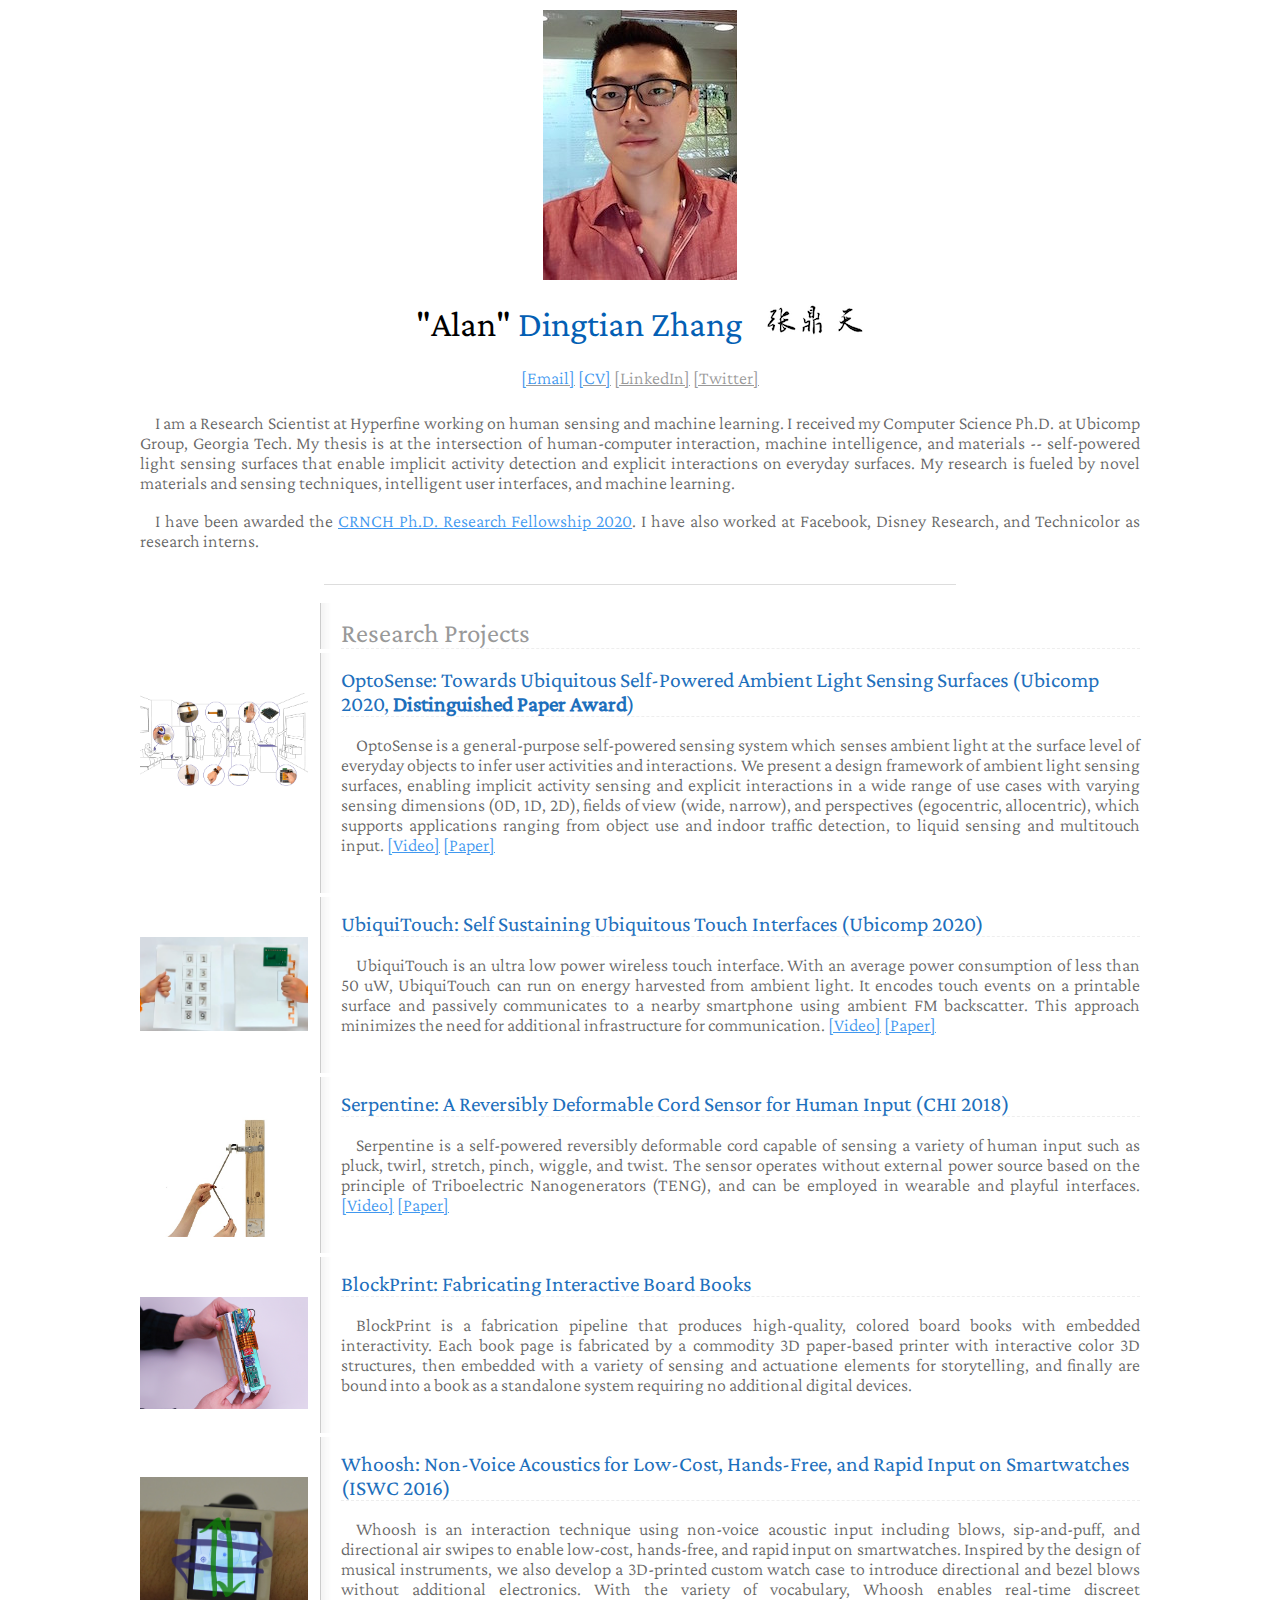
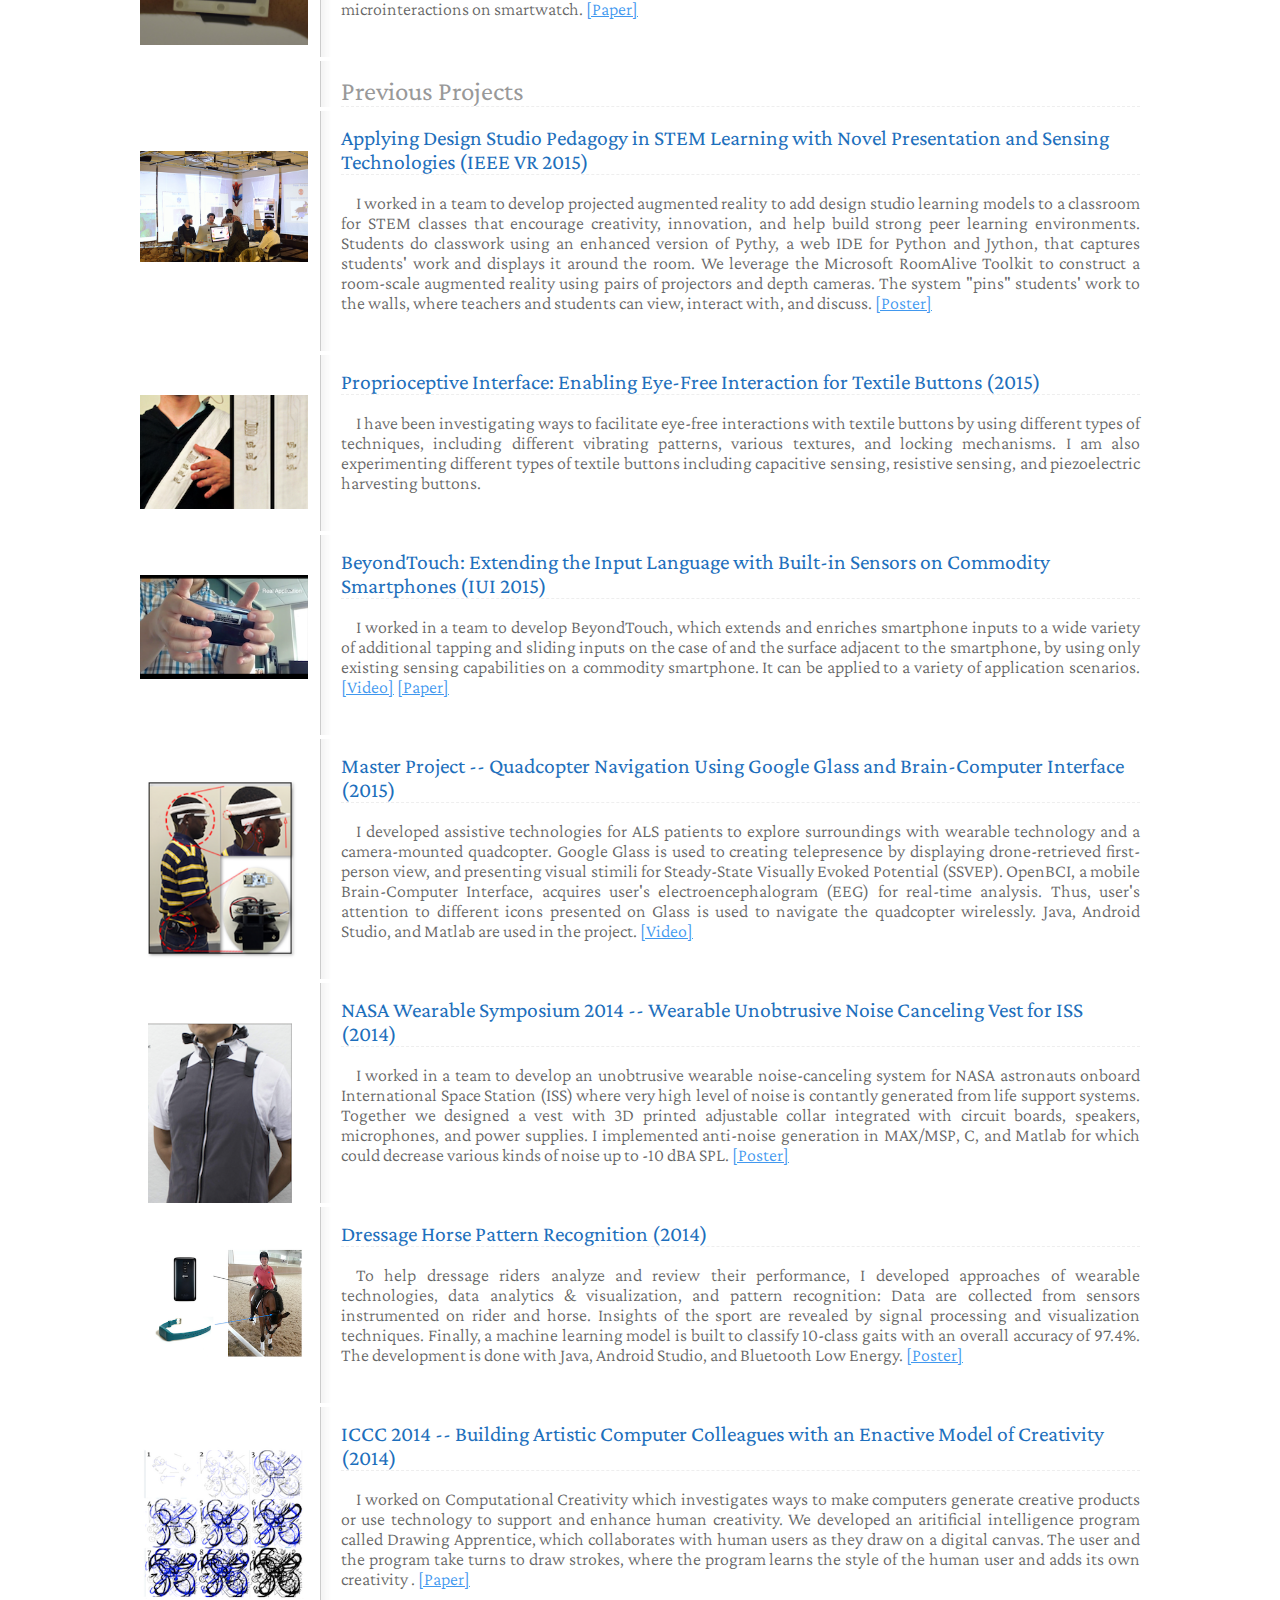
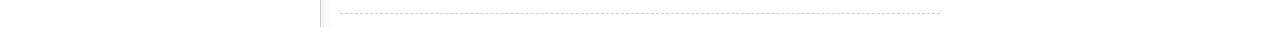
==== index.html @ 6033296d "First commit" ====
<!DOCTYPE html PUBLIC "-//W3C//DTD XHTML 1.0 Transitional//EN" "http://www.w3.org/TR/xhtml1/DTD/xhtml1-transitional.dtd">
<html xmlns="http://www.w3.org/1999/xhtml">
<head>
<meta http-equiv="Content-Type" content="text/html; charset=UTF-8" />
<title>Alan Dingtian Zhang</title>
<link href="main.css" rel="stylesheet" type="text/css" />
<script type="text/javascript" src="tooltip.js"></script>
</head>

<body>
		<div id="title">
				<a><img src="images/photo.jpg" alt="" border="0" title="" /></a><br />
				<h1>"Alan" <font color="#045FB4"> Dingtian Zhang</font> &nbsp; <img src="images/handwriting.png" /> </h1>
                <!-- <p> -->
					<!-- dingtianzhang@gatech.edu -->
				<!-- </p> -->
                <!-- <a href="http://www.linkedin.com/in/alandzhang">LinkedIn</a> -->
                <a href="mailto:dingtianzhang@gatech"><font color="#4198EF">[Email]</font></a>
                <a href="resources/Dingtian_Zhang_CV.pdf"><font color="#4198EF">[CV]</font></a>
                <a href="https://www.linkedin.com/in/alandzhang/">[LinkedIn]</a>
                <a href="https://twitter.com/AlanDZhang">[Twitter]</a>
		</div>
		<!-- <hr size="1" width="50%" color="#DDDDDD"> -->
		<!-- <div id="menu"> -->
				<!-- <a href="index.html"><font color="#000000">About</a> -->
				<!-- <a href="research.html">Research</a> -->
				<!-- <a href="fun.html">Interests</a> -->
		<!-- </div> -->
		<!-- <hr size="1" width="50%" color="#DDDDDD"> -->
		<!-- <br /> -->
		<div id="container">
				<!-- <div id="content"> -->
                <p>
				I am a Research Scientist at Hyperfine working on human sensing and machine learning. I received my Computer Science Ph.D. at Ubicomp Group, Georgia Tech. My thesis is at the intersection of human-computer interaction, machine intelligence, and materials -- self-powered light sensing surfaces that enable implicit activity detection and explicit interactions on everyday surfaces. My research is fueled by novel materials and sensing techniques, intelligent user interfaces, and machine learning. </p>
                <p>I have been awarded the <a href="https://crnch.gatech.edu/content/phd-fellowship-winners">CRNCH Ph.D. Research Fellowship 2020</a>. I have also worked at Facebook, Disney Research, and Technicolor as research interns. <!-- <font face="Crimson Pro SemiBold"> Currently seeking full-time positions starting June 2021.</font> -->
                </p>
                
                <!-- </div> -->
        </div>
        
        <br />
		<hr size="1" width="50%" color="#DDDDDD">
		
		<!-- <div id="container"> -->

            <!-- <div id="sidebar2"> -->
				<!-- <h1><font color="#045FB4">Research</h1> -->
                <!-- <br /><br /> -->
            <!-- </div> -->
		<!-- </div> -->
			<!-- <p>
							I am a Ph.D. student of Computer Science at Geogia Tech. Prior to this, I was a MSCS at Georgia Tech with a specilization in Human-Computer Interaction, and a BSCS student at Tsinghua University. My passion lies in inventing new technologies, in the field of Wearable and Mobile Computing, Augmented Reality, Machine Learning, and Music Technology. I also have several team leading experiences. 
						</p> -->
        <div id="container">
			<div id="content2">
				<h1>Research Projects</h1>
			</div>
		</div>
		<div id="container">
				<div id="sidebar2">
						
						<!-- <h1>Links</h1> -->
								<br /><br />
								<img src="resources/thumb-optosense.png" />						
							</div>
				<div id="content2">
						<h2>OptoSense: Towards Ubiquitous Self-Powered Ambient Light Sensing Surfaces (Ubicomp 2020, <b>Distinguished Paper Award</b>)</h2>
						<!-- <img src="resources/thumb-auburn.png" alt="" border="0" title="demo" > -->
						<p>
							OptoSense is a general-purpose self-powered sensing system which senses ambient light at the surface level of everyday objects to infer user activities and interactions. We present a design framework of ambient light sensing surfaces, enabling implicit activity sensing and explicit interactions in a wide range of use cases with varying sensing dimensions (0D, 1D, 2D), fields of view (wide, narrow), and perspectives (egocentric, allocentric), which supports applications ranging from object use and indoor traffic detection, to liquid sensing and multitouch input.
							<a href="https://www.youtube.com/watch?v=A7FF3m8_b68" >[Video]</a>
							<a href="https://doi.org/10.1145/3411826" >[Paper]</a>
                            </p>
                            
							 <br />
                             
				</div>
		</div>
		<div id="container">
				<div id="sidebar2">
						
						<!-- <h1>Links</h1> -->
								<br /><br />
								<img src="resources/thumb-ubiquitouch.png" />						
							</div>
				<div id="content2">
						<h2>UbiquiTouch: Self Sustaining Ubiquitous Touch Interfaces (Ubicomp 2020)</h2>
						<!-- <img src="resources/thumb-auburn.png" alt="" border="0" title="demo" > -->
						<p>
							UbiquiTouch is an ultra low power wireless touch interface. With an average power consumption of less than 50 uW, UbiquiTouch can run on energy harvested from ambient light. It encodes touch events on a printable surface and passively communicates to a nearby smartphone using ambient FM backscatter. This approach minimizes the need for additional infrastructure for communication. 
							<a href="https://www.youtube.com/watch?v=W88H0mjAitA" >[Video]</a>
							<a href="https://doi.org/10.1145/3380989" >[Paper]</a>
                            </p>
                            
							 <br />
                             
				</div>
		</div>
		<div id="container">
				<div id="sidebar2">
						
						<!-- <h1>Links</h1> -->
								<br /><br />
								<img src="resources/thumb-serpentine.jpg" />					
							</div>
				<div id="content2">
						<h2>Serpentine: A Reversibly Deformable Cord Sensor for Human Input (CHI 2018)</h2>
						<!-- <img src="resources/thumb-auburn.png" alt="" border="0" title="demo" > -->
						<p>
							Serpentine is a self-powered reversibly deformable cord capable of sensing a variety of human input such as pluck, twirl, stretch, pinch, wiggle, and twist. The sensor operates without external power source based on the principle of Triboelectric Nanogenerators (TENG), and can be employed in wearable and playful interfaces.
							<a href="https://www.youtube.com/watch?v=oahuvZPG3tQ" >[Video]</a>
                            <a href="https://dl.acm.org/citation.cfm?id=3300775" >[Paper]</a>
						</p>
                        <br />
				</div>
		</div>
        
        <div id="container">
				<div id="sidebar2">
						
						<!-- <h1>Links</h1> -->
								<br /><br />
								<img src="resources/thumb-blockprint.png" />						
							</div>
				<div id="content2">
						<h2>BlockPrint: Fabricating Interactive Board Books</h2>
						<!-- <img src="resources/thumb-auburn.png" alt="" border="0" title="demo" > -->
						<p>
							BlockPrint is a fabrication pipeline that produces high-quality, colored board books with embedded interactivity. Each book page is fabricated by a commodity 3D paper-based printer with interactive color 3D structures, then embedded with a variety of sensing and actuatione elements for storytelling, and finally are bound into a book as a standalone system requiring no additional digital devices.
                            </p>
                            
							 <br />
				</div>
		</div>
        
		<div id="container">
				<div id="sidebar2">
						
						<!-- <h1>Links</h1> -->
								<br /><br />
								<img src="resources/thumb-whoosh.jpg" />				
							</div>
				<div id="content2">
						<h2>Whoosh: Non-Voice Acoustics for Low-Cost, Hands-Free, and Rapid Input on Smartwatches (ISWC 2016)</h2>
						<!-- <img src="resources/thumb-auburn.png" alt="" border="0" title="demo" > -->
						<p>
							Whoosh is an interaction technique using non-voice acoustic input including blows, sip-and-puff, and directional air swipes to enable low-cost, hands-free, and rapid input on smartwatches. Inspired by the design of musical instruments, we also develop a 3D-printed custom watch case to introduce directional and bezel blows without additional electronics. With the variety of vocabulary, Whoosh enables real-time discreet microinteractions on smartwatch.
                            <a href="https://dl.acm.org/doi/10.1145/2971763.2971765" >[Paper]</a>
							 
						</p>
                        <br />
				</div>
		</div>
        
        <div id="container">
			<div id="content2">
				<h1>Previous Projects</h1>
			</div>
		</div>

		<div id="container">
				<div id="sidebar2">
						
						<!-- <h1>Links</h1> -->
								<br /><br />
								<img src="resources/thumb-csed.JPG" />
							 
						

						
							</div>
				<div id="content2">
						<h2>Applying Design Studio Pedagogy in STEM Learning with Novel Presentation and Sensing Technologies (IEEE VR 2015)</h2>
						<!-- <img src="resources/thumb-auburn.png" alt="" border="0" title="demo" > -->
						<p>
							I worked in a team to develop projected augmented reality to add design studio learning models to a classroom for STEM classes that encourage creativity, innovation, and help build strong peer learning environments. Students do classwork using an enhanced version of Pythy, a web IDE for Python and Jython, that captures students' work and displays it around the room. We leverage the Microsoft RoomAlive Toolkit to construct a room-scale augmented reality using pairs of projectors and depth cameras. The system "pins" students' work to the walls, where teachers and students can view, interact with, and discuss.
							<a href="http://ieeexplore.ieee.org/document/7504736/?arnumber=7504736&tag=1" >[Poster]</a>
						</p>
                        <br />
				</div>
		</div>
		<div id="container">
				<div id="sidebar2">
						
						<!-- <h1>Links</h1> -->
								<br /><br />
								<img src="resources/thumb-textile.png" />
							 
						

						
							</div>
				<div id="content2">
						<h2>Proprioceptive Interface: Enabling Eye-Free Interaction for Textile Buttons (2015) </h2>
						<!-- <img src="resources/thumb-auburn.png" alt="" border="0" title="demo" > -->
						<p>
							I have been investigating ways to facilitate eye-free interactions with textile buttons by using different types of techniques, including different vibrating patterns, various textures, and locking mechanisms. I am also experimenting different types of textile buttons including capacitive sensing, resistive sensing, and piezoelectric harvesting buttons.
						</p>
                        <br />
				</div>
		</div>


		<div id="container">
			<!-- <p>
							I am a Ph.D. student of Computer Science at Geogia Tech. Prior to this, I was a MSCS at Georgia Tech with a specilization in Human-Computer Interaction, and a BSCS student at Tsinghua University. My passion lies in inventing new technologies, in the field of Wearable and Mobile Computing, Augmented Reality, Machine Learning, and Music Technology. I also have several team leading experiences. 
						</p> -->
				<div id="sidebar2">
						
						<!-- <h1>Links</h1> -->
							<br /><br />
								<!-- <a href="resources/IUI paper.pdf" >paper</a>  --> 
								 <img src="resources/thumb-iui.png" />
							 
						

						
							</div>
				<div id="content2">
						<h2>BeyondTouch: Extending the Input Language with Built-in Sensors on Commodity Smartphones (IUI 2015)</h2>
						<p>
							I worked in a team to develop BeyondTouch, which extends and enriches smartphone inputs to a wide variety of additional tapping and sliding inputs on the case of and the surface adjacent to the smartphone, by using only existing sensing capabilities on a commodity smartphone. It can be applied to a variety of application scenarios.
                            <a href="https://www.youtube.com/watch?v=iT4-3Jv0IlU">[Video]</a> 
                            <a href="http://dl.acm.org/citation.cfm?id=2701374">[Paper]</a> 
						</p>
						<br />
				</div>
		</div>

<div id="container">
			<!-- <p>
							I am a Ph.D. student of Computer Science at Geogia Tech. Prior to this, I was a MSCS at Georgia Tech with a specilization in Human-Computer Interaction, and a BSCS student at Tsinghua University. My passion lies in inventing new technologies, in the field of Wearable and Mobile Computing, Augmented Reality, Machine Learning, and Music Technology. I also have several team leading experiences. 
						</p> -->
				<div id="sidebar2">
						
						<!-- <h1>Links</h1> -->
								<br /><br />
								<img src="resources/thumb-bci.png" />
							 
						

						
							</div>
				<div id="content2">
						
						<h2>Master Project -- Quadcopter Navigation Using Google Glass and Brain-Computer Interface (2015)</h2>
						<p>
							I developed assistive technologies for ALS patients to explore surroundings with wearable technology and a camera-mounted quadcopter. Google Glass is used to creating telepresence by displaying drone-retrieved first-person view, and presenting visual stimili for Steady-State Visually Evoked Potential (SSVEP). OpenBCI, a mobile Brain-Computer Interface, acquires user's electroencephalogram (EEG) for real-time analysis. Thus, user's attention to different icons presented on Glass is used to navigate the quadcopter wirelessly. Java, Android Studio, and Matlab are used in the project.
                            <a href="https://youtu.be/DeEF2F-8k8Y">[Video]</a>
						</p>
                        <br />
						
				</div>
		</div>
		
<!--
<div id="container">
				<div id="sidebar2">
						<br /><br />
						
								<a href="resources/Foodie-buddy-poster-clear3-page-001.jpg" ><img alt="Poster" title="Poster" src="resources/thumb-foodie.jpg" /></a>
							 
						

						
							</div>
				<div id="content2">
						
						<h2>UIST 2014 -- FoodieBuddy: Smart Cooking Assistant (2014)</h2>
						<p>
							I led a team to develop a smart cooking assistant which allows users to look up recipes while cooking, without worrying about oily hands on touchscreen. With Kinoma Create, web-based speech and recipe APIs, microphones, speakers, and proximity sensors, we implemented voice commands, audio navigation, and in-air gestures for touchless interactions and smart recipe recommendation. Javascript and HTML are used to develop UI and interact with RESTful APIs.
						</p>

						
				</div>
		</div>

		-->
		

<div id="container">
			<!-- <p>
							I am a Ph.D. student of Computer Science at Geogia Tech. Prior to this, I was a MSCS at Georgia Tech with a specilization in Human-Computer Interaction, and a BSCS student at Tsinghua University. My passion lies in inventing new technologies, in the field of Wearable and Mobile Computing, Augmented Reality, Machine Learning, and Music Technology. I also have several team leading experiences. 
						</p> -->
				<div id="sidebar2">
						
						<br /><br />
								<img src="resources/thumb-nasa.png" />
							 
						

						
							</div>
				<div id="content2">
						
						<h2>NASA Wearable Symposium 2014 -- Wearable Unobtrusive Noise Canceling Vest for ISS (2014)</h2>
						<p>
							I worked in a team to develop an unobtrusive wearable noise-canceling system for NASA astronauts onboard International Space Station (ISS) where very high level of noise is contantly generated from life support systems. Together we designed a vest with 3D printed adjustable collar integrated with circuit boards, speakers, microphones, and power supplies. I implemented  anti-noise generation in MAX/MSP, C, and Matlab for which could decrease various kinds of noise up to -10 dBA SPL.
                            <a href="resources/Nasa-poster.pdf" >[Poster]</a>
						</p>
						<br />
				</div>
		</div>

<div id="container">
			<!-- <p>
							I am a Ph.D. student of Computer Science at Geogia Tech. Prior to this, I was a MSCS at Georgia Tech with a specilization in Human-Computer Interaction, and a BSCS student at Tsinghua University. My passion lies in inventing new technologies, in the field of Wearable and Mobile Computing, Augmented Reality, Machine Learning, and Music Technology. I also have several team leading experiences. 
						</p> -->
				<div id="sidebar2">
						
						<!-- <h1>Links</h1> -->
						<br /><br />
								<img src="resources/thumb-horse.png" />
							 
						

						
							</div>
				<div id="content2">
						
						<h2>Dressage Horse Pattern Recognition (2014)</h2>
						<p>
							To help dressage riders analyze and review their performance, I developed approaches of wearable technologies, data analytics & visualization, and pattern recognition: Data are collected from sensors instrumented on rider and horse. Insights of the sport are revealed by signal processing and visualization techniques. Finally, a machine learning model is built to classify 10-class gaits with an overall accuracy of  97.4%. The development is done with Java, Android Studio, and Bluetooth Low Energy.
                            <a href="resources/Horse-Poster-page-001.jpg">[Poster]</a>
						</p>
                        <br />
				</div>
		</div>

<div id="container">
			<!-- <p>
							I am a Ph.D. student of Computer Science at Geogia Tech. Prior to this, I was a MSCS at Georgia Tech with a specilization in Human-Computer Interaction, and a BSCS student at Tsinghua University. My passion lies in inventing new technologies, in the field of Wearable and Mobile Computing, Augmented Reality, Machine Learning, and Music Technology. I also have several team leading experiences. 
						</p> -->
				<div id="sidebar2">
						
						<!-- <h1>Links</h1> -->
								<br /><br />
								<img src="resources/thumb-iccc.png" />
							 
						

						
							</div>
				<div id="content2">
						
						<h2>ICCC 2014 -- Building Artistic Computer Colleagues with an Enactive Model of Creativity (2014)</h2>
						<p>
							I worked on Computational Creativity which investigates ways to make computers generate creative products or use technology to support and enhance human creativity. We developed an aritificial intelligence program called Drawing Apprentice, which collaborates with human users as they draw on a digital canvas. The user and the program take turns to draw strokes, where the program learns the style of the human user and adds its own creativity .
                            <a href="http://computationalcreativity.net/iccc2014/wp-content/uploads/2014/06//2.3_Davis.pdf">[Paper]</a>    

						</p>
						<br />
				</div>
		</div>
		
</html>
<div id="footer">
			 </div>
</body>
</html>
---- main.css ----
@font-face {
  font-family: Crimson Pro Light;
  src: url("fonts/CrimsonPro-Light.ttf");
}
@font-face {
  font-family: Crimson Pro Medium;
  src: url("fonts/CrimsonPro-Medium.ttf");
}
@font-face {
  font-family: Crimson Pro Regular;
  src: url("fonts/CrimsonPro-Regular.ttf");
}
@font-face {
  font-family: Crimson Pro SemiBold;
  src: url("fonts/CrimsonPro-SemiBold.ttf");
}
@font-face {
  font-family: Crimson Pro Bold;
  src: url("fonts/CrimsonPro-Bold.ttf");
}
@font-face {
  font-family: Crimson Pro Italic;
  src: url("fonts/CrimsonPro-Italic.ttf");
}
@font-face {
  font-family: Manjari Thin;
  src: url("fonts/Manjari-Thin.ttf");
}
@font-face {
  font-family: Manjari Regular;
  src: url("fonts/Manjari-Regular.ttf");
}
@font-face {
  font-family: Manjari Bold;
  src: url("fonts/Manjari-Bold.ttf");
}


body {
	background-color:#FFFFFF;
	margin:10px;
	font-family: Crimson Pro Light, Helvetica, Verdana, Arial, sans-serif;
	font-size:18px;
	color:#000000;
	

}

a {
	color:#999999;
}

a:hover {
	text-decoration:none;
}

textarea,input,submit {
	background-color:#eeeeee;
	color:#666666;
	padding:5px;
	border:none;
	margin:3px;
}

h1 {
	font-family: Crimson Pro Regular, "Times New Roman", Times, serif;
	font-size:200%;
	color:#000000;
	font-weight:normal;
}



#title {
	margin:0 auto 0 auto;
	text-align:center;
	margin-bottom:25px;
}

#title p {
	font-variant:small-caps;
	font-size:150%;
	letter-spacing:2px;
}



#title img {
	border:none;
}



#container {
	width:1000px;
	margin:0 auto 0 auto;
	margin-bottom: -14px;
}
#container p {
    text-align:justify;
	line-height:20px;
	text-indent:15px;
	color:#666;
}
#container a {
	color:#4198EF;
}

#sidebar {
	width:200px;
	float:right;
	text-align:right;
}

#sidebar h1 {
	font-family: Crimson Pro Regular, "Trebuchet MS", Arial, Verdana;
	text-align:right;
	font-size:200%;
	color:#045FB4;
	border-bottom:1px dashed #eeeeee;
}

#sidebar p {
	line-height:20px;
}

#sidebar a {
	color:#999999;
	background-image:url(images/backgrounds/a.jpg);
	background-position:right;
	background-repeat:no-repeat;
	padding-right:10px;
	line-height:15px;
	text-decoration:none;
}

#sidebar a:hover {
	color:#0183E5;
	background-image:url(images/backgrounds/a_hover.jpg);
}


#sidebar2 {
	width:160px;
	float:left;
	text-align:right;
}

#sidebar2 h1 {
	font-family: Crimson Pro Regular, "Trebuchet MS", Arial, Verdana;
	text-align:right;
	font-size:200%;
	color:#045FB4;
	border-bottom:1px dashed #eeeeee;
}

#sidebar2 p {
	line-height:20px;
}

#sidebar2 a {
}

#sidebar2 a:hover {
}

#sidebar2 img
{
  max-width:105%; 
  max-height:180px;
  margin:auto;
  display:block;
}

#menu {
	text-align:center;

}

#menu a {
	color:#999999;
	font-family: Crimson Pro Regular, Verdana, Arial, Helvetica, sans-serif;
	font-size:150%;
	font-weight:normal;
	font-variant:small-caps;
	margin:40px;
	text-decoration: none;
	/*background-image:url(images/backgrounds/a.jpg);
	background-position:right;
	background-repeat:no-repeat;
	padding-right:10px;
	line-height:15px;
	text-decoration:none;*/
}

#menu a:hover {
	color:#0183E5;
	/*background-image:url(images/backgrounds/a_hover.jpg);*/
}




#content {
	margin-right:100px;
	padding-right:20px;
	border-right:1px solid #cccccc;
	background-image:url(images/backgrounds/content.jpg);
	background-position:right;
	background-repeat:repeat-y;
}

#content h1 {
	font-family: Crimson Pro Regular, "Trebuchet MS", Arial, Verdana;
	text-align:left;
	font-size:200%;
	color:#045FB4;
	border-bottom:1px dashed #eeeeee;
	padding-top:15px !important;
	padding-top:0;

}

#content h2 {
	font-family: Crimson Pro Regular, "Trebuchet MS", Arial, Verdana;
	text-align:left;
	font-size:150%;
	color:#1D6FBC;
	border-bottom:1px dashed #eeeeee;
	padding-top:15px !important;
	padding-top:0;
	font-weight:normal;
}

#content p {
	text-align:justify;
	line-height:20px;
	text-indent:15px;
	color:#666;
}

#content ol,ul {
	line-height:25px;
}


#content2 {
	margin-left:180px;
	padding-left:20px;
	border-left:1px solid #cccccc;
	background-image:url(images/backgrounds/content2.jpg);
	background-position:left;
	background-repeat:repeat-y;
}

#content2 h1 {
	font-family: Crimson Pro Regular, "Trebuchet MS", Arial, Verdana;
	text-align:left;
	font-size:150%;
	color:#999999;
	border-bottom:1px dashed #eeeeee;
	padding-top:15px !important;
	padding-top:0;

}

#content2 h2 {
	font-family: Crimson Pro Regular, "Trebuchet MS", Arial, Verdana;
	text-align:left;
	font-size:120%;
	color:#1D6FBC;
	border-bottom:1px dashed #eeeeee;
	padding-top:15px !important;
	padding-top:0;
	font-weight:normal;
}

#content2 p {
	text-align:justify;
	line-height:20px;
	text-indent:15px;
	color:#666;
}

#content2 a {
	color:#4198EF;
}
#content2 ol,ul {
	line-height:25px;
}


#content3 {

}

#content3 h1 {
	font-family:"Trebuchet MS", Arial, Verdana;
	text-align:left;
	font-size:200%;
	color:#045FB4;
	border-bottom:1px dashed #eeeeee;
	padding-top:15px !important;
	padding-top:0;

}

#content3 h2 {
	font-family:"Trebuchet MS", Arial, Verdana;
	text-align:left;
	font-size:150%;
	color:#1D6FBC;
	border-bottom:1px dashed #eeeeee;
	padding-top:15px !important;
	padding-top:0;
	font-weight:normal;
}

#content3 p {
	text-align:left;
	line-height:20px;
	text-indent:15px;
	color:#666;
}

#content3 ol,ul {
	line-height:25px;
}

#content3 img{
	display: block;
	margin: 0 auto;
	width: 50%;
}


#footer {
	width:580px;
	margin:0 auto 0 auto;
	padding:10px;
	text-align:center;
	border-top:1px dashed #cccccc;
}
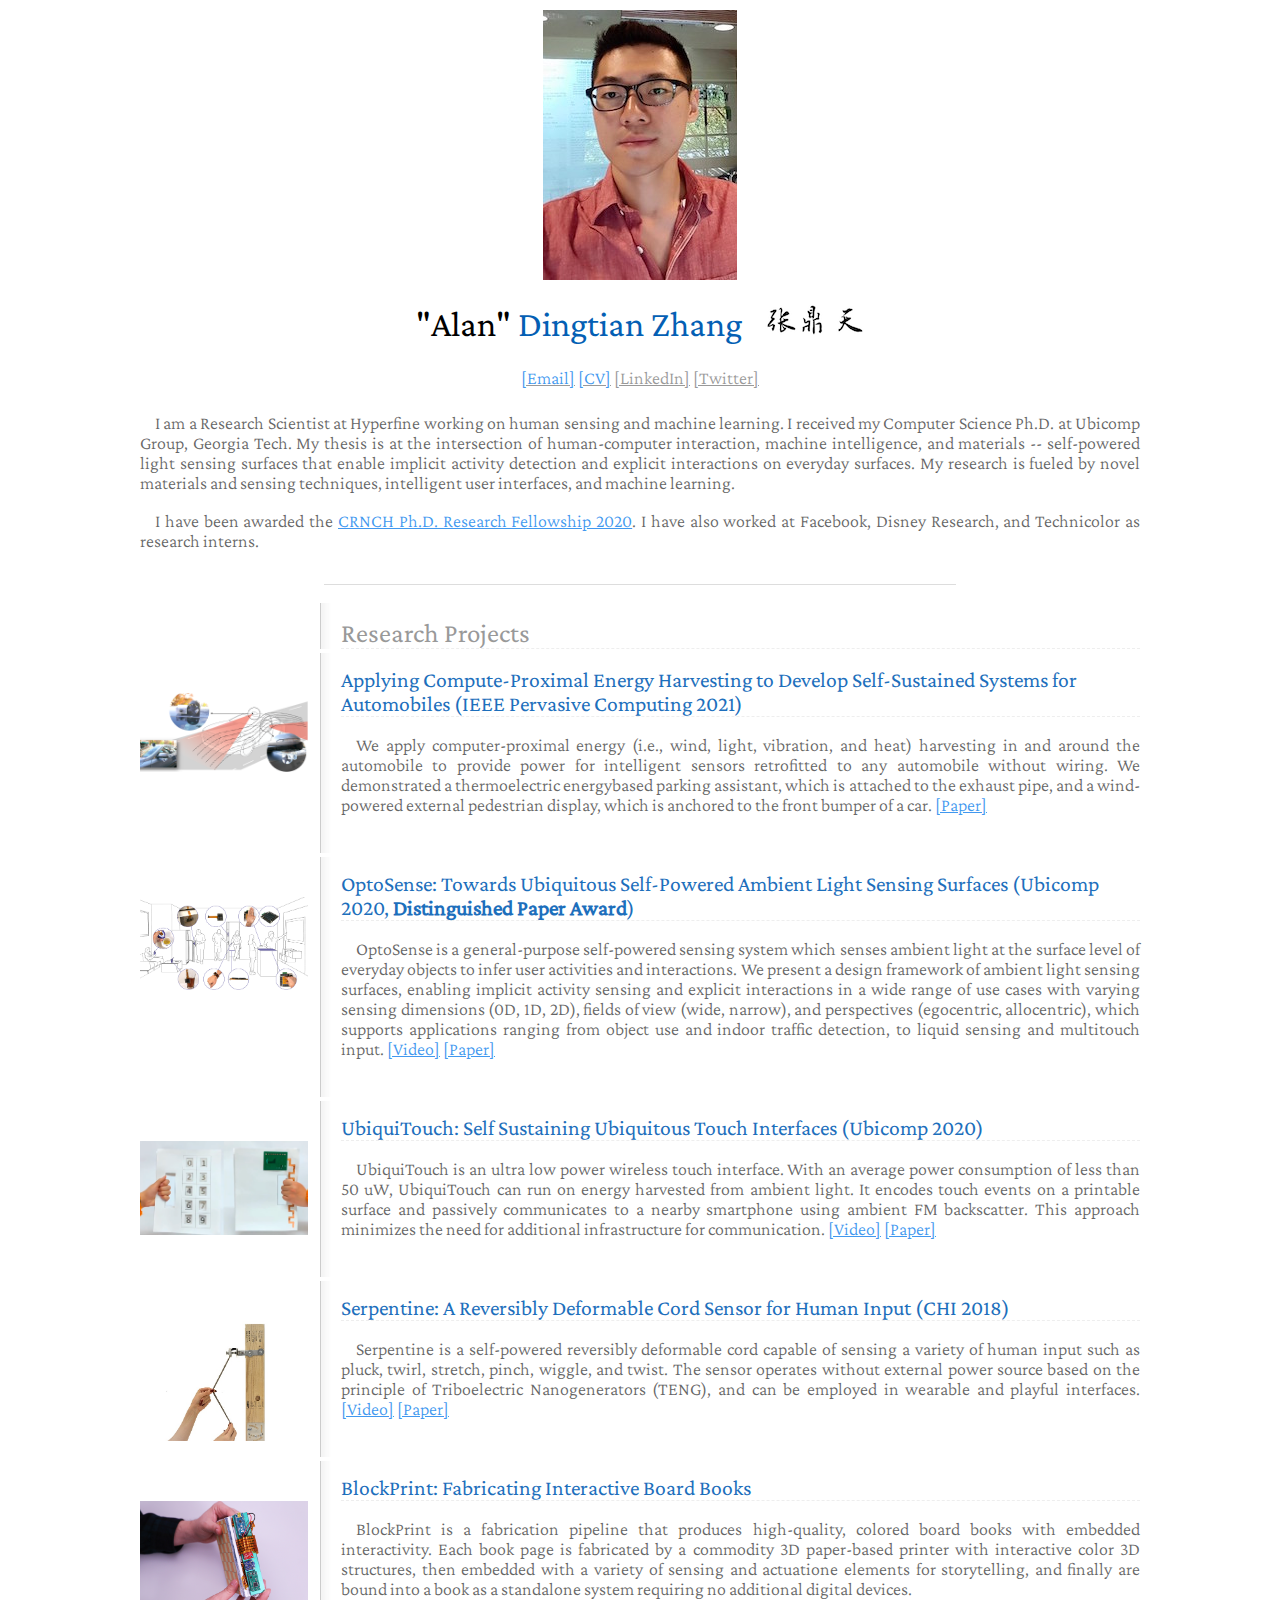
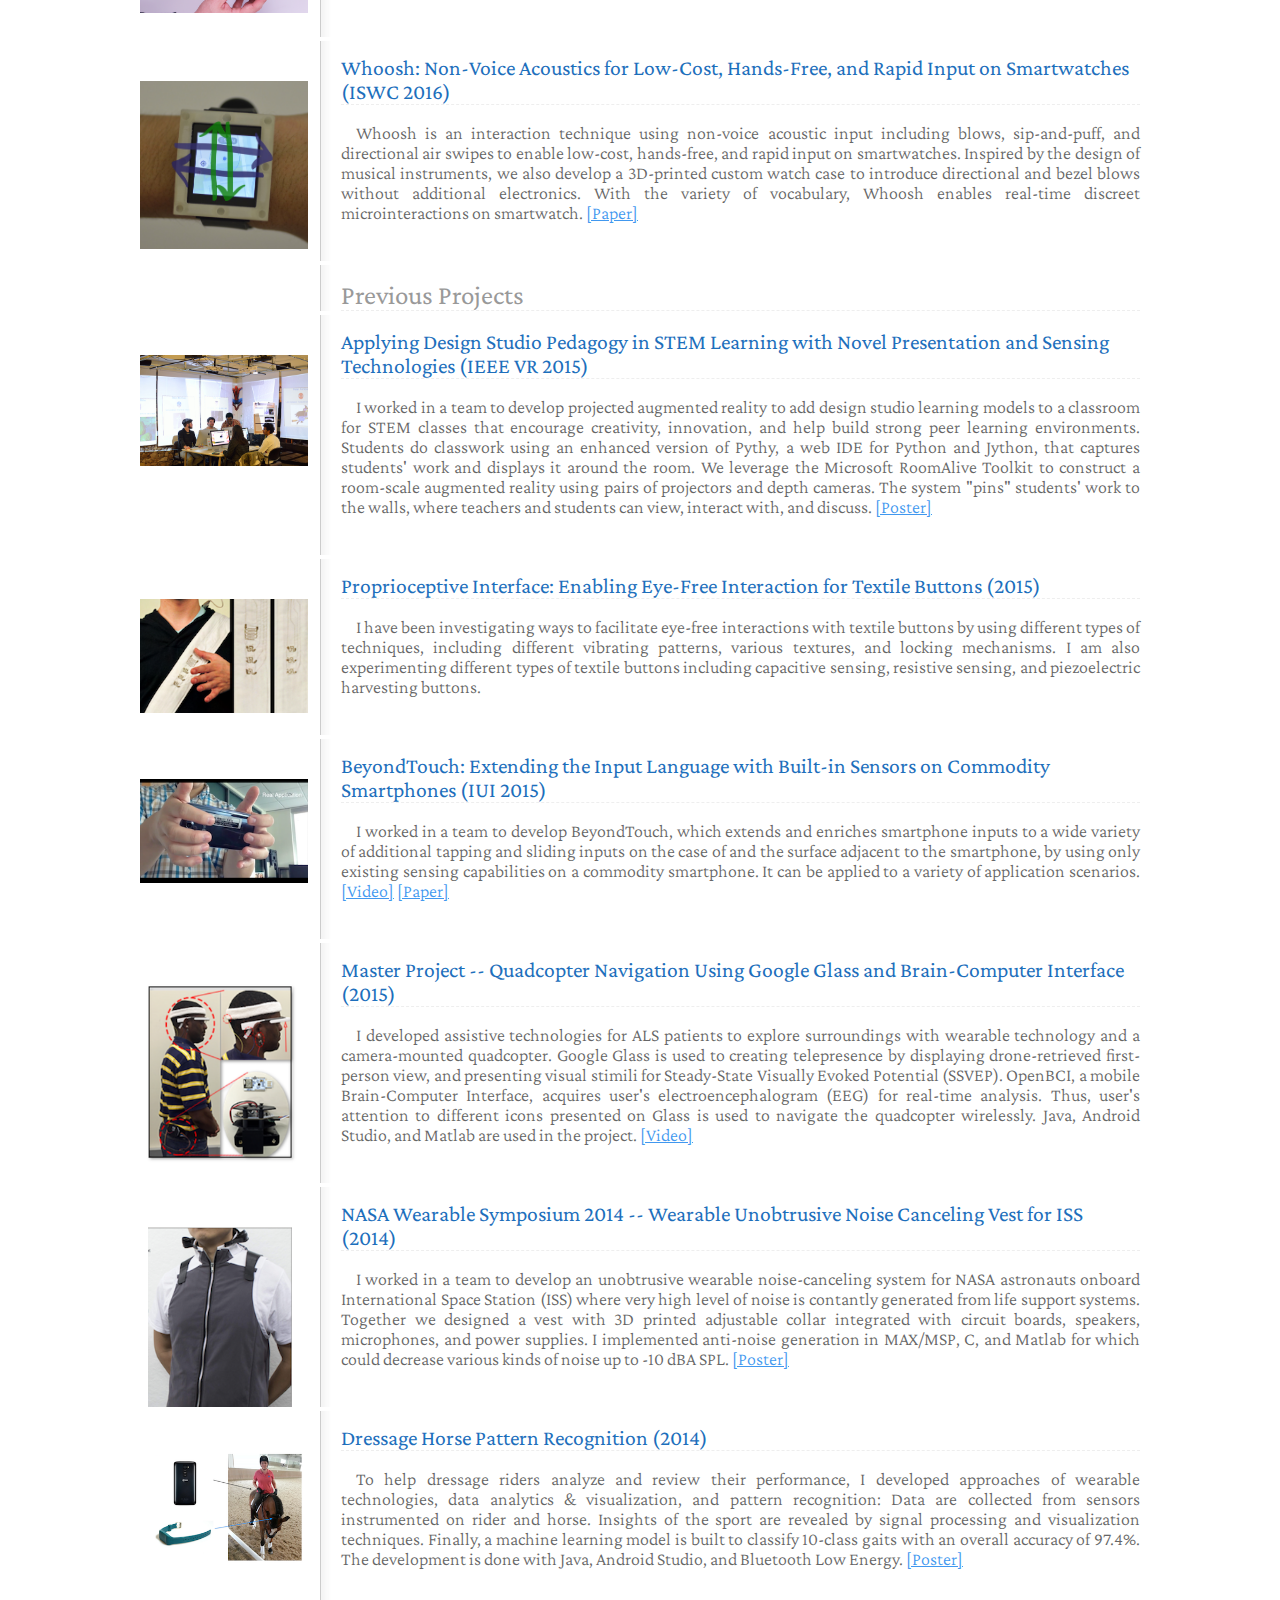
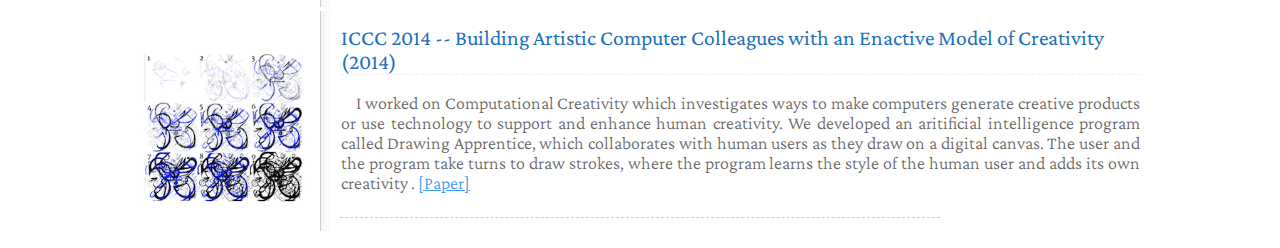
==== commit b05c1d51: "Added automobile project" ====
--- a/index.html
+++ b/index.html
@@ -15,7 +15,7 @@
 					<!-- dingtianzhang@gatech.edu -->
 				<!-- </p> -->
                 <!-- <a href="http://www.linkedin.com/in/alandzhang">LinkedIn</a> -->
-                <a href="mailto:dingtianzhang@gatech"><font color="#4198EF">[Email]</font></a>
+                <a href="mailto:alandtzhang@gmail.com"><font color="#4198EF">[Email]</font></a>
                 <a href="resources/Dingtian_Zhang_CV.pdf"><font color="#4198EF">[CV]</font></a>
                 <a href="https://www.linkedin.com/in/alandzhang/">[LinkedIn]</a>
                 <a href="https://twitter.com/AlanDZhang">[Twitter]</a>
@@ -61,6 +61,25 @@
 						
 						<!-- <h1>Links</h1> -->
 								<br /><br />
+								<img src="resources/thumb-automobile.png" />						
+							</div>
+				<div id="content2">
+						<h2>Applying Compute-Proximal Energy Harvesting to Develop Self-Sustained Systems for Automobiles (IEEE Pervasive Computing 2021)</h2>
+						<!-- <img src="resources/thumb-auburn.png" alt="" border="0" title="demo" > -->
+						<p>
+							We apply computer-proximal energy (i.e., wind, light, vibration, and heat) harvesting in and around the automobile to provide power for intelligent sensors retrofitted to any automobile without wiring. We demonstrated a thermoelectric energybased parking assistant, which is attached to the exhaust pipe, and a wind-powered external pedestrian display, which is anchored to the front bumper of a car.
+							<a href="https://doi.org/10.1109/MPRV.2021.3124738" >[Paper]</a>
+                            </p>
+                            
+							 <br />
+                             
+				</div>
+		</div>
+		<div id="container">
+				<div id="sidebar2">
+						
+						<!-- <h1>Links</h1> -->
+								<br /><br />
 								<img src="resources/thumb-optosense.png" />						
 							</div>
 				<div id="content2">
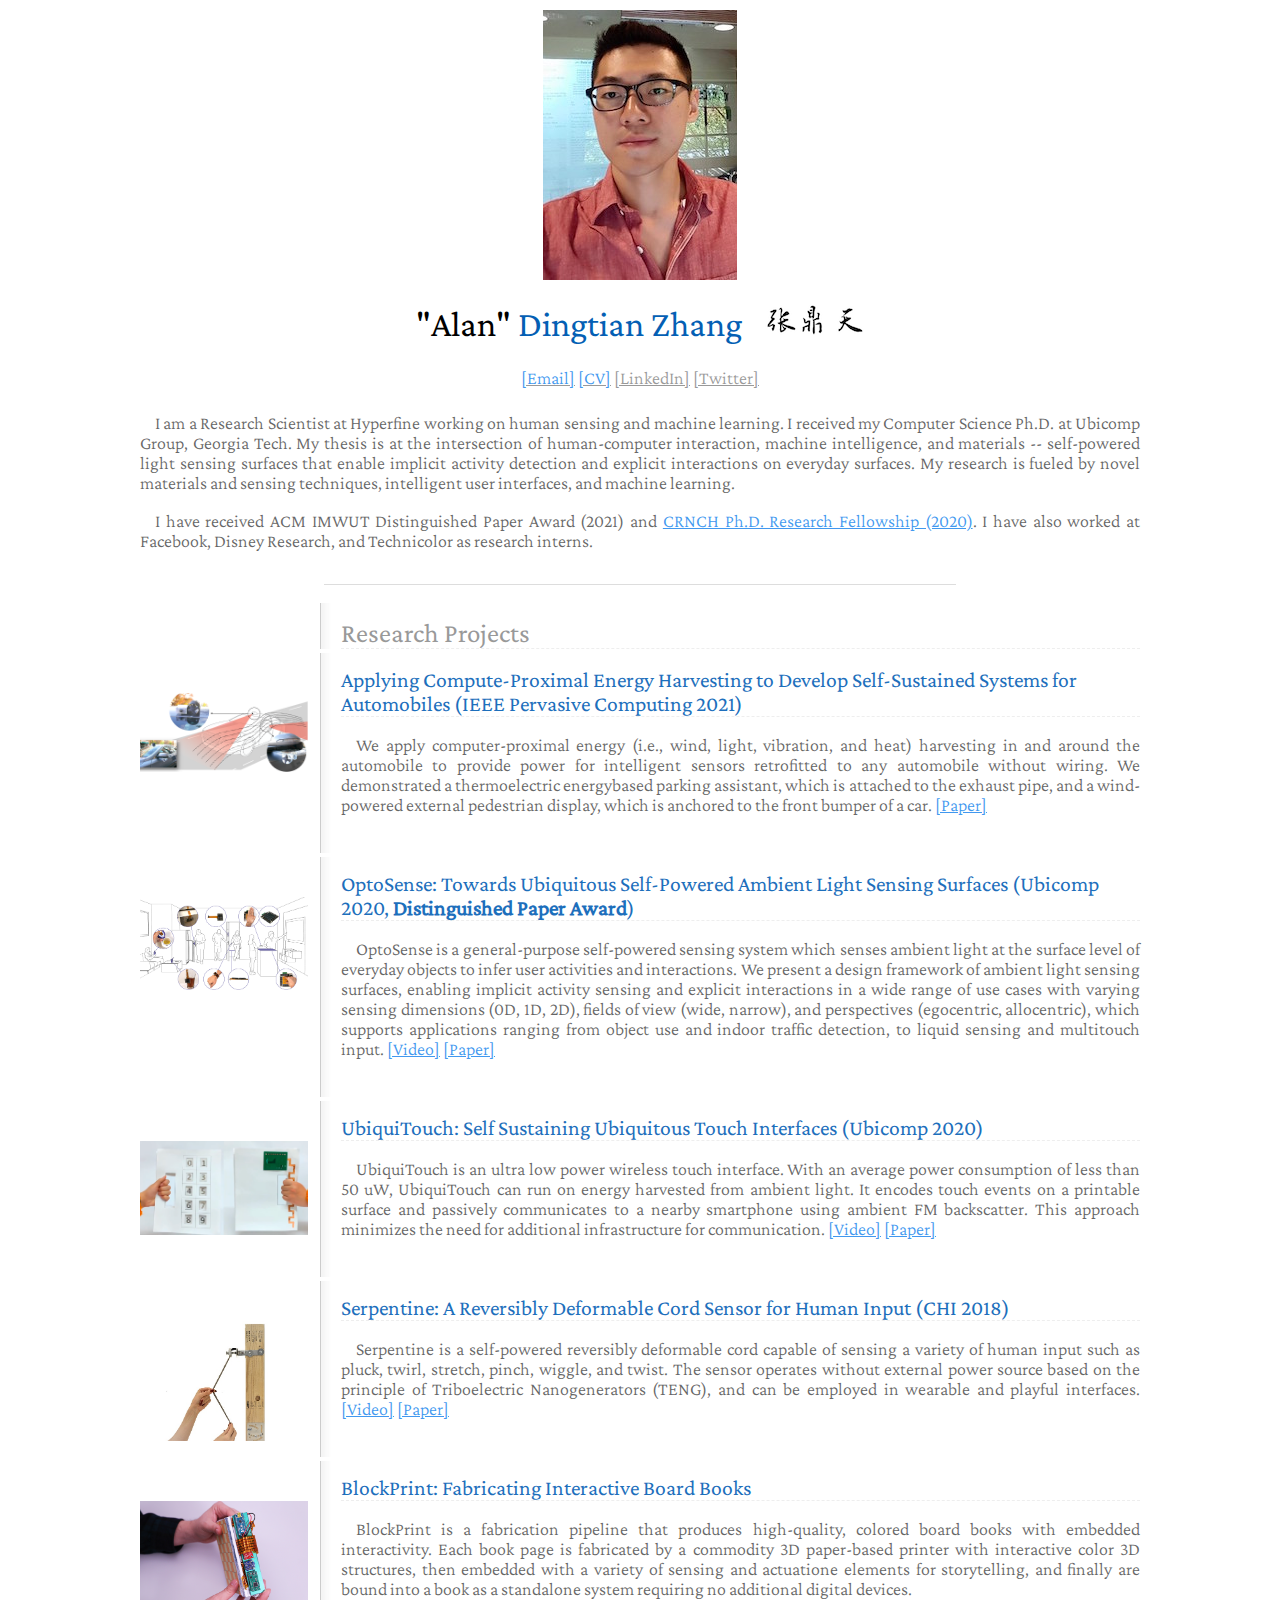
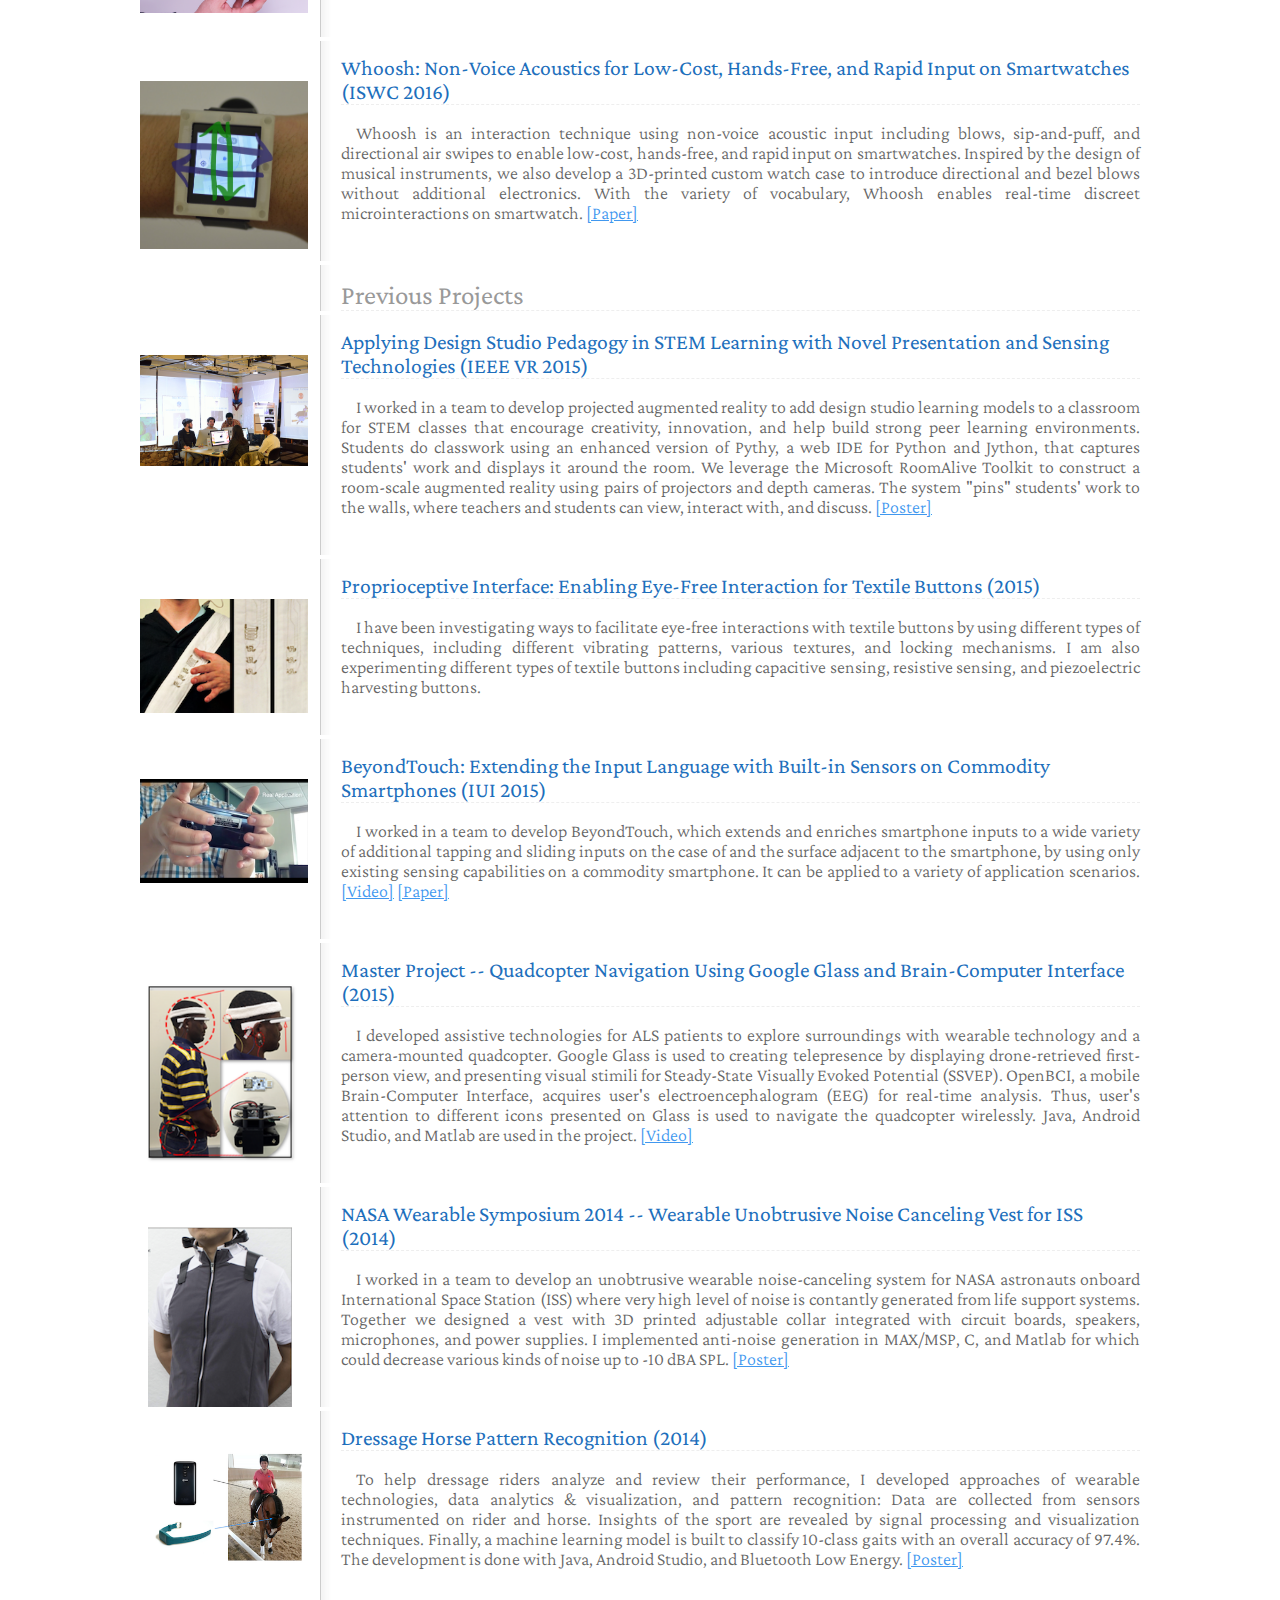
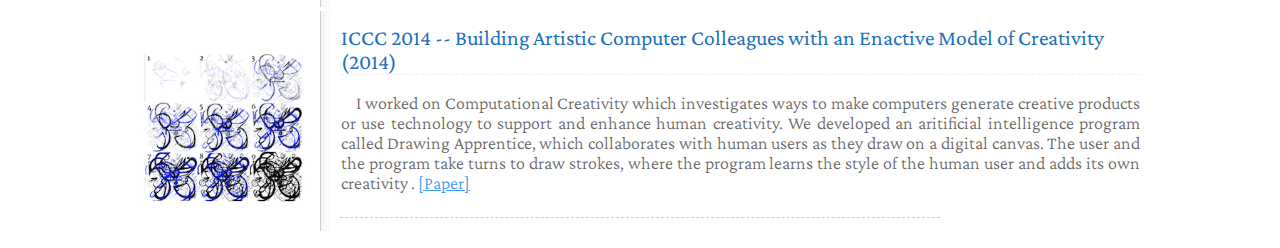
==== commit 7dcaec77: "Added award info" ====
--- a/index.html
+++ b/index.html
@@ -32,7 +32,7 @@
 				<!-- <div id="content"> -->
                 <p>
 				I am a Research Scientist at Hyperfine working on human sensing and machine learning. I received my Computer Science Ph.D. at Ubicomp Group, Georgia Tech. My thesis is at the intersection of human-computer interaction, machine intelligence, and materials -- self-powered light sensing surfaces that enable implicit activity detection and explicit interactions on everyday surfaces. My research is fueled by novel materials and sensing techniques, intelligent user interfaces, and machine learning. </p>
-                <p>I have been awarded the <a href="https://crnch.gatech.edu/content/phd-fellowship-winners">CRNCH Ph.D. Research Fellowship 2020</a>. I have also worked at Facebook, Disney Research, and Technicolor as research interns. <!-- <font face="Crimson Pro SemiBold"> Currently seeking full-time positions starting June 2021.</font> -->
+                <p>I have received ACM IMWUT Distinguished Paper Award (2021) and <a href="https://crnch.gatech.edu/content/phd-fellowship-winners">CRNCH Ph.D. Research Fellowship (2020)</a>. I have also worked at Facebook, Disney Research, and Technicolor as research interns. <!-- <font face="Crimson Pro SemiBold"> Currently seeking full-time positions starting June 2021.</font> -->
                 </p>
                 
                 <!-- </div> -->
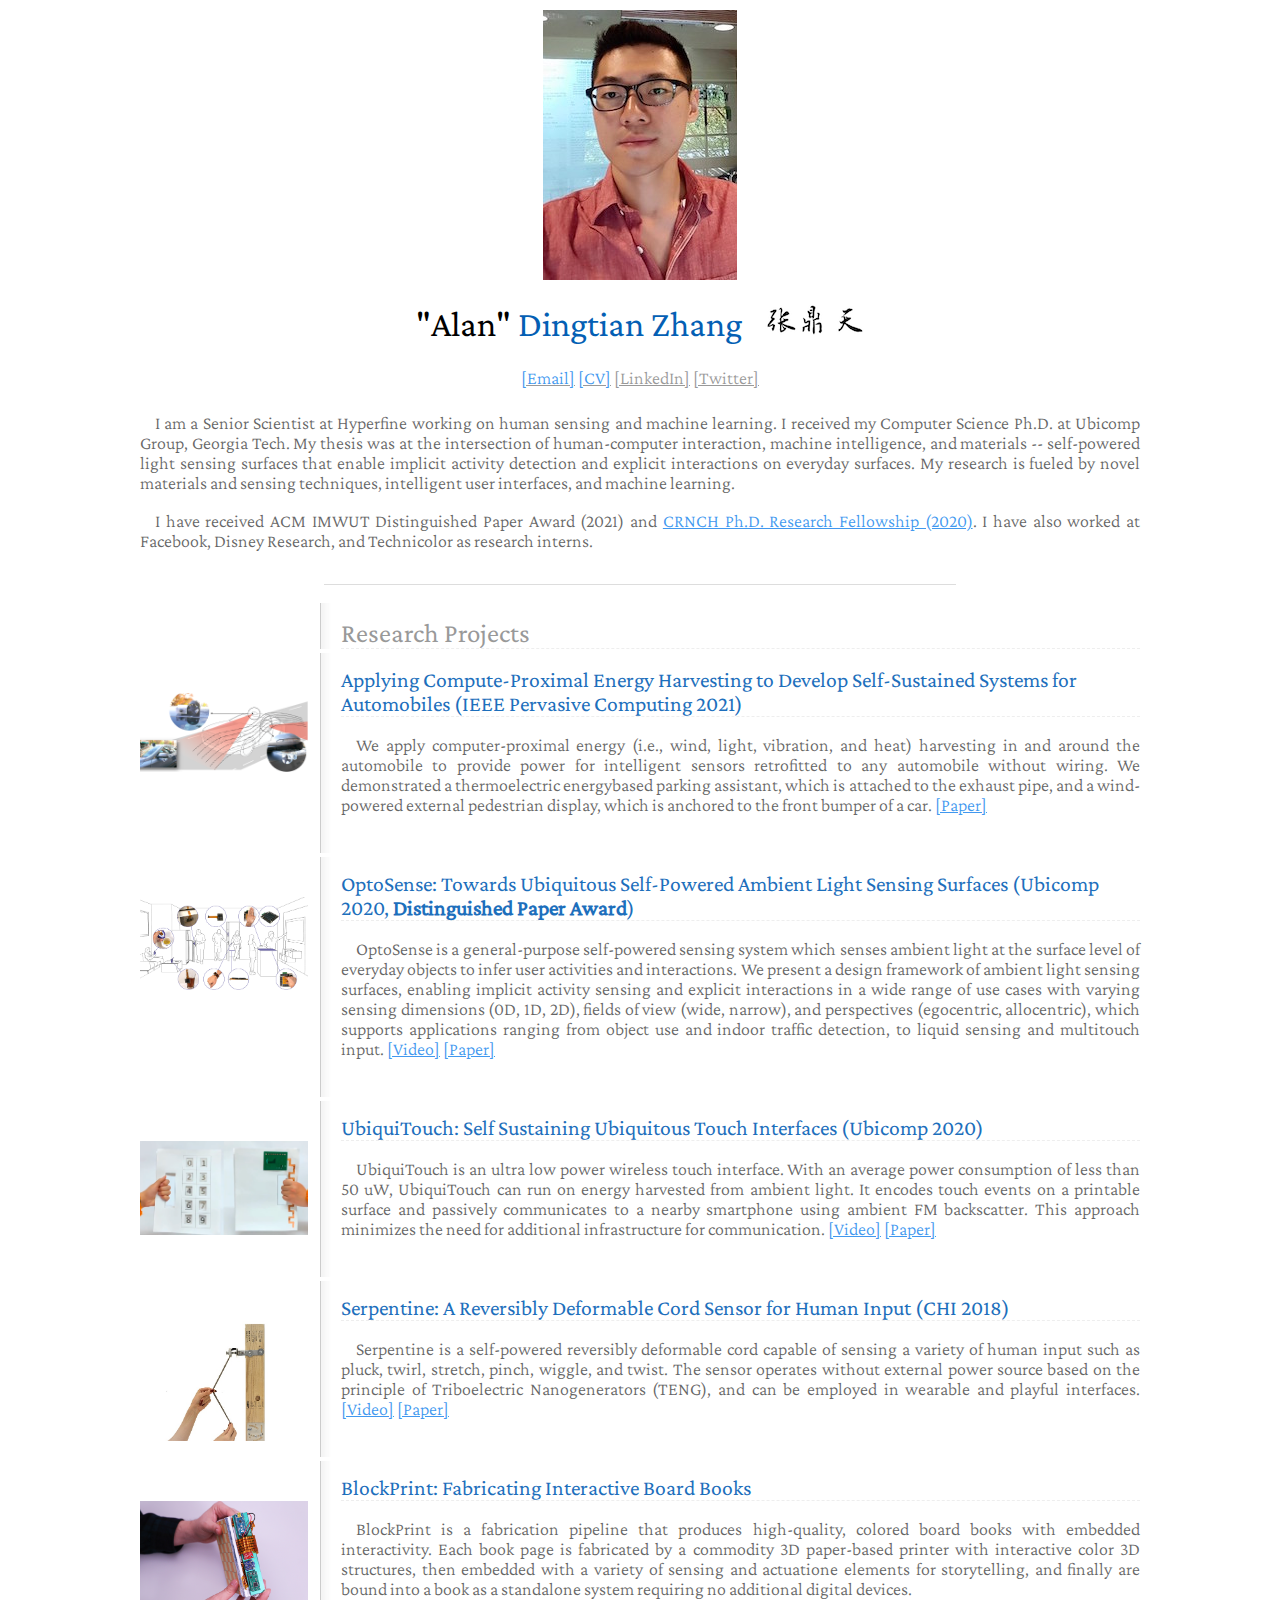
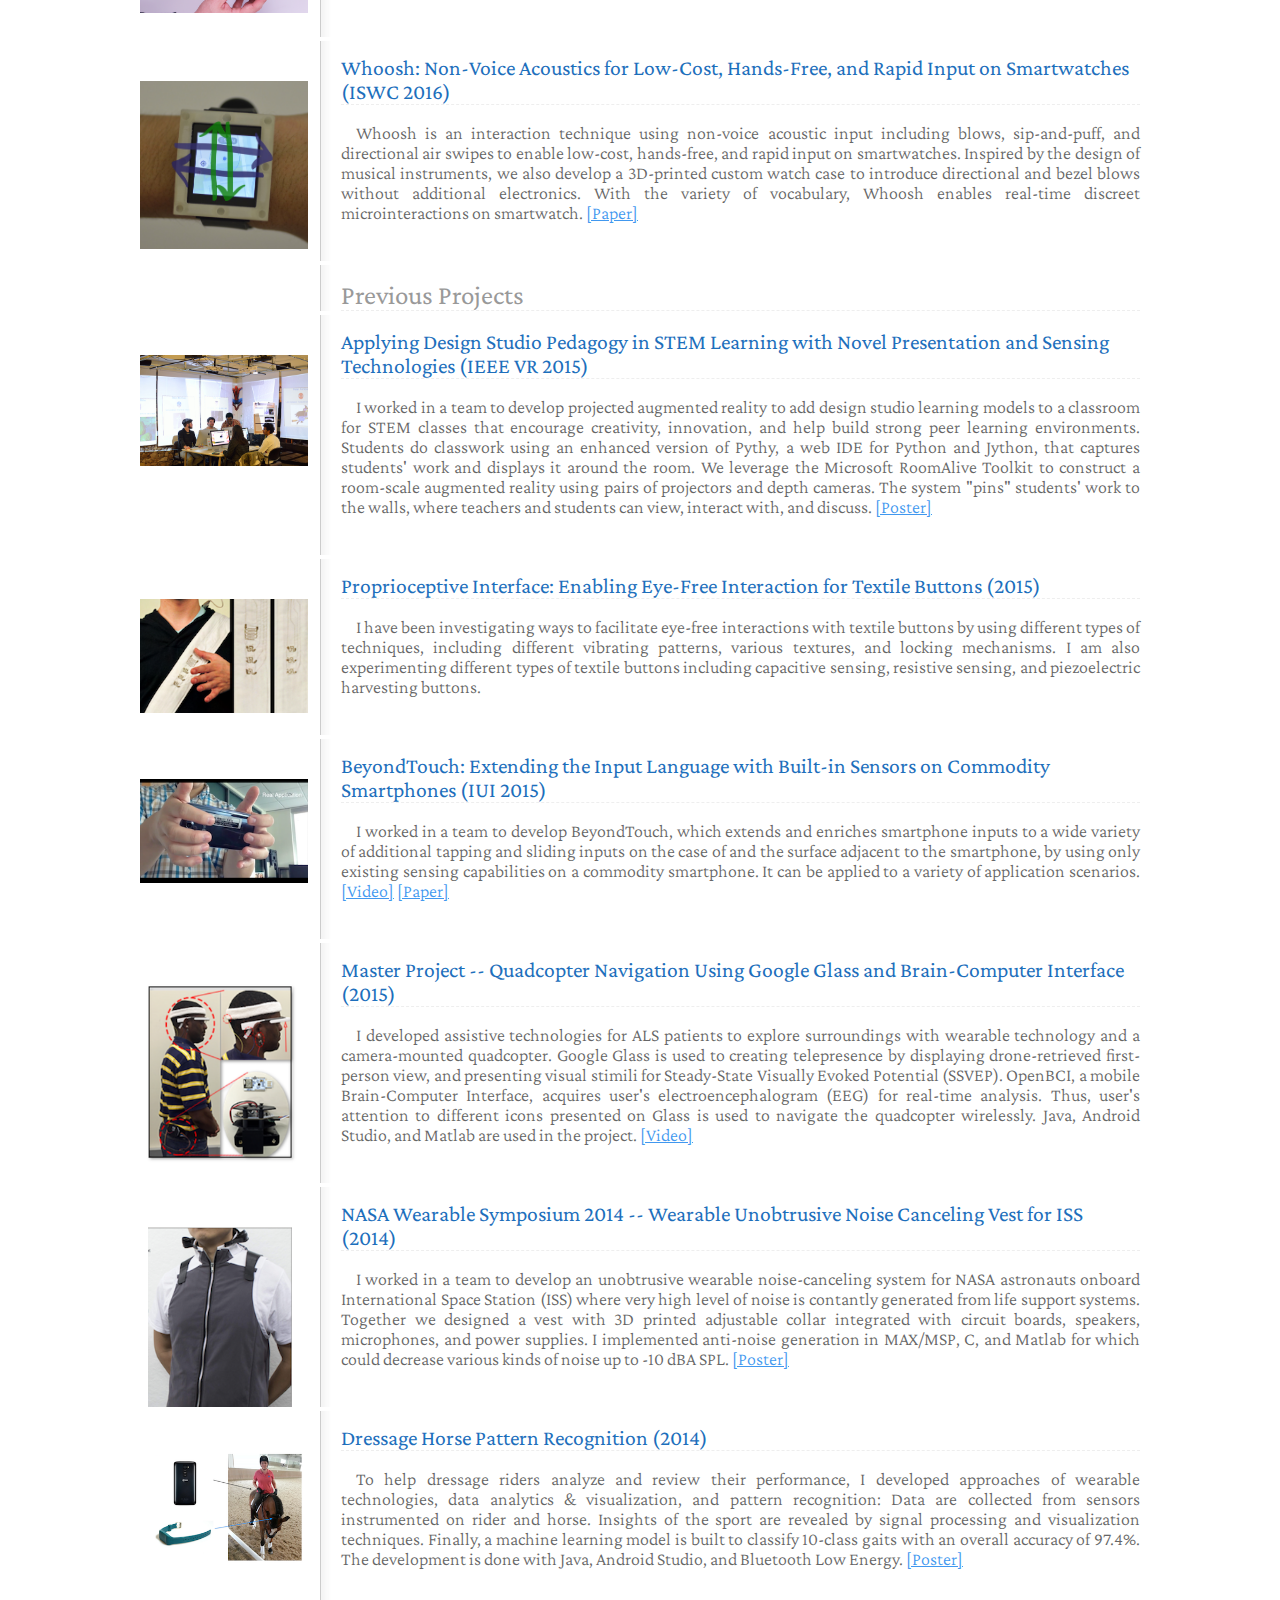
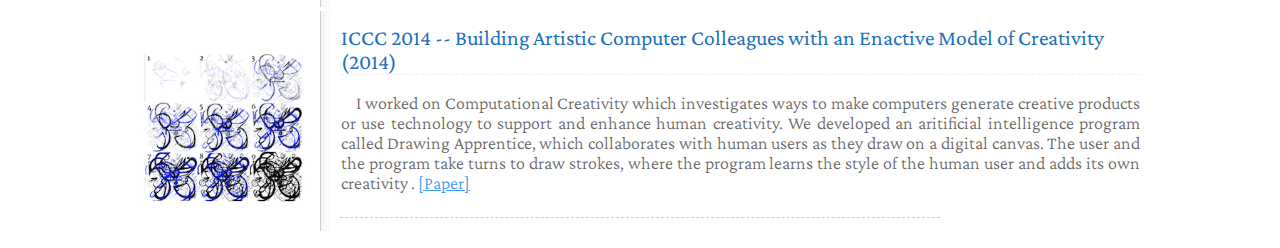
==== commit 6a90d3f6: "Updated job description" ====
--- a/index.html
+++ b/index.html
@@ -31,7 +31,7 @@
 		<div id="container">
 				<!-- <div id="content"> -->
                 <p>
-				I am a Research Scientist at Hyperfine working on human sensing and machine learning. I received my Computer Science Ph.D. at Ubicomp Group, Georgia Tech. My thesis is at the intersection of human-computer interaction, machine intelligence, and materials -- self-powered light sensing surfaces that enable implicit activity detection and explicit interactions on everyday surfaces. My research is fueled by novel materials and sensing techniques, intelligent user interfaces, and machine learning. </p>
+				I am a Senior Scientist at Hyperfine working on human sensing and machine learning. I received my Computer Science Ph.D. at Ubicomp Group, Georgia Tech. My thesis was at the intersection of human-computer interaction, machine intelligence, and materials -- self-powered light sensing surfaces that enable implicit activity detection and explicit interactions on everyday surfaces. My research is fueled by novel materials and sensing techniques, intelligent user interfaces, and machine learning. </p>
                 <p>I have received ACM IMWUT Distinguished Paper Award (2021) and <a href="https://crnch.gatech.edu/content/phd-fellowship-winners">CRNCH Ph.D. Research Fellowship (2020)</a>. I have also worked at Facebook, Disney Research, and Technicolor as research interns. <!-- <font face="Crimson Pro SemiBold"> Currently seeking full-time positions starting June 2021.</font> -->
                 </p>
                 
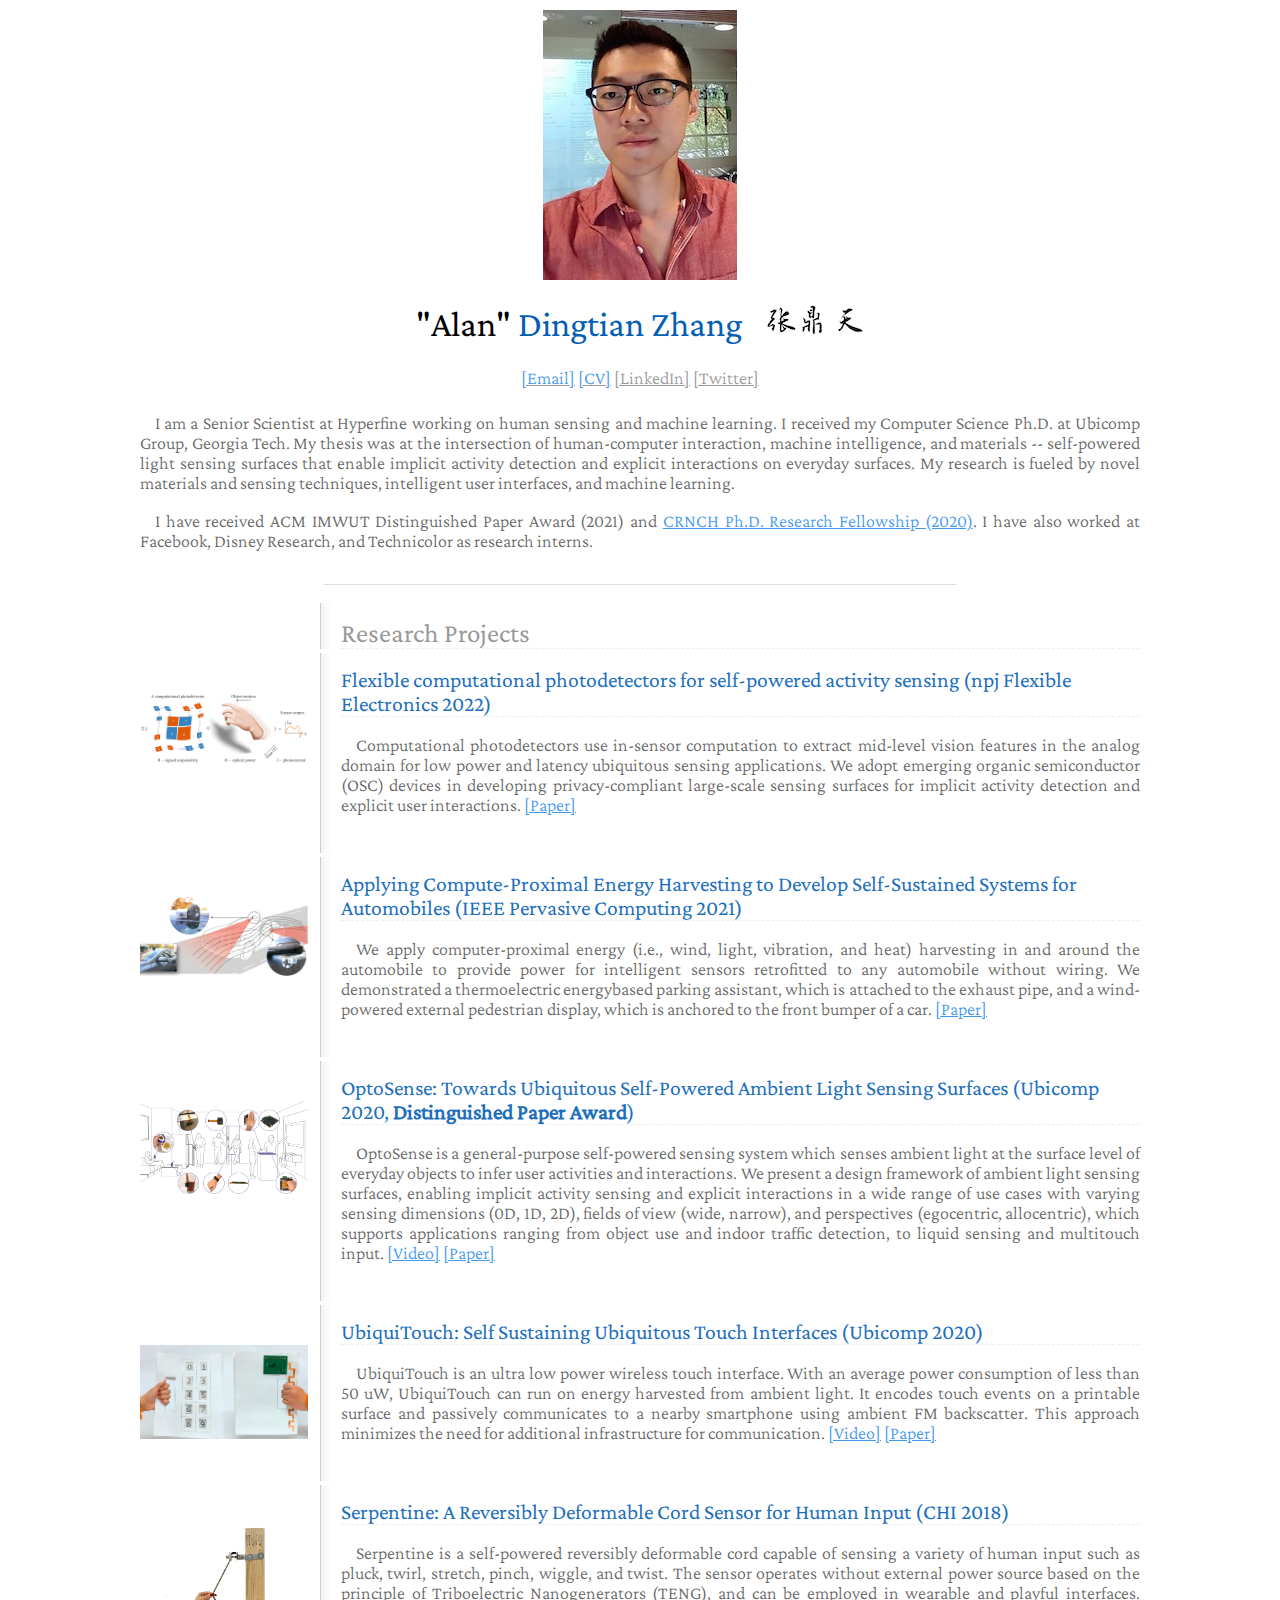
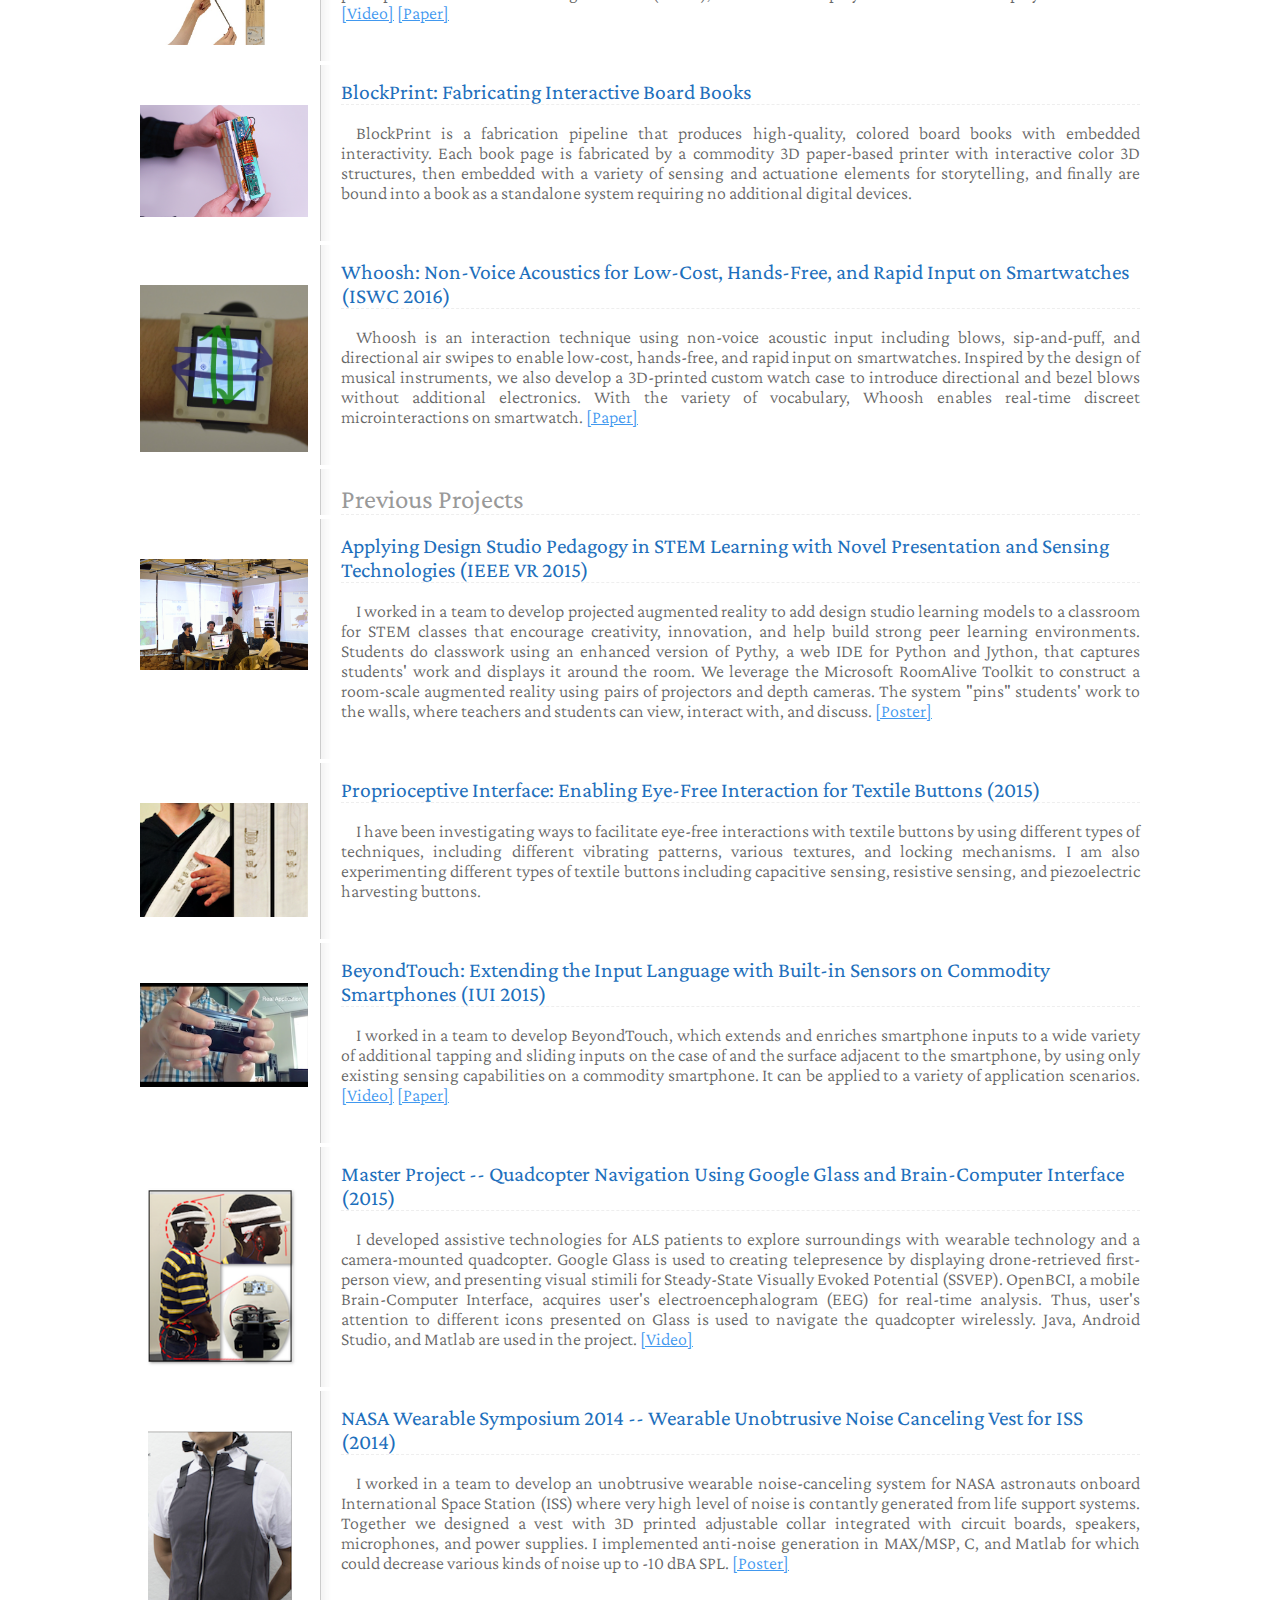
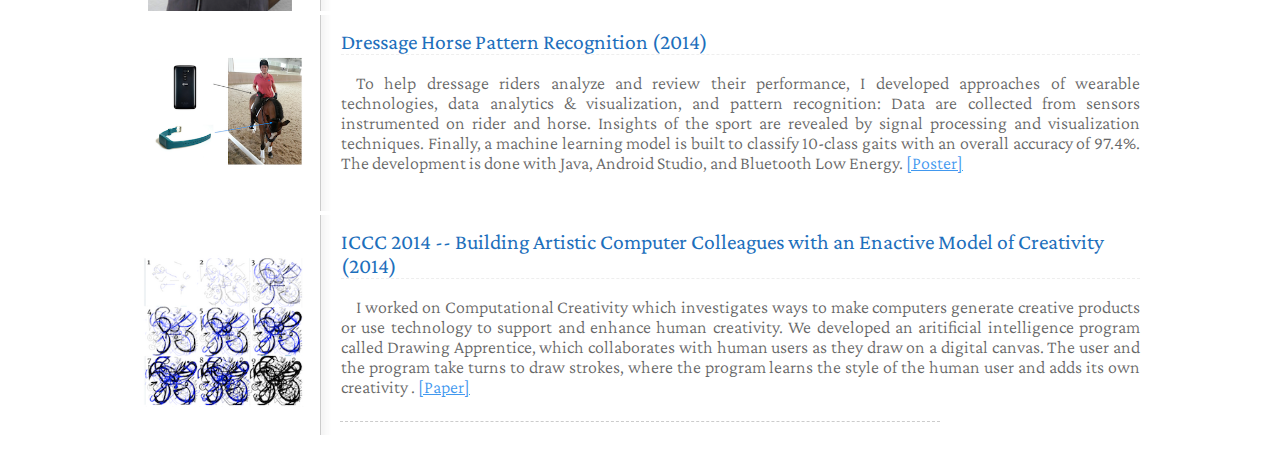
==== commit 38519e49: "Updated npj paper" ====
--- a/index.html
+++ b/index.html
@@ -15,7 +15,7 @@
 					<!-- dingtianzhang@gatech.edu -->
 				<!-- </p> -->
                 <!-- <a href="http://www.linkedin.com/in/alandzhang">LinkedIn</a> -->
-                <a href="mailto:alandtzhang@gmail.com"><font color="#4198EF">[Email]</font></a>
+                <a href="mailto:dzhang@hyperfine.io"><font color="#4198EF">[Email]</font></a>
                 <a href="resources/Dingtian_Zhang_CV.pdf"><font color="#4198EF">[CV]</font></a>
                 <a href="https://www.linkedin.com/in/alandzhang/">[LinkedIn]</a>
                 <a href="https://twitter.com/AlanDZhang">[Twitter]</a>
@@ -61,6 +61,25 @@
 						
 						<!-- <h1>Links</h1> -->
 								<br /><br />
+								<img src="resources/thumb-npj.png" />						
+							</div>
+				<div id="content2">
+						<h2>Flexible computational photodetectors for self-powered activity sensing (npj Flexible Electronics 2022)</h2>
+						<!-- <img src="resources/thumb-auburn.png" alt="" border="0" title="demo" > -->
+						<p>
+							Computational photodetectors use in-sensor computation to extract mid-level vision features in the analog domain for low power and latency ubiquitous sensing applications. We adopt emerging organic semiconductor (OSC) devices in developing privacy-compliant large-scale sensing surfaces for implicit activity detection and explicit user interactions.
+							<a href="https://doi.org/10.1038/s41528-022-00137-z" >[Paper]</a>
+                            </p>
+                            
+							 <br />
+                             
+				</div>
+		</div>
+		<div id="container">
+				<div id="sidebar2">
+						
+						<!-- <h1>Links</h1> -->
+								<br /><br />
 								<img src="resources/thumb-automobile.png" />						
 							</div>
 				<div id="content2">
